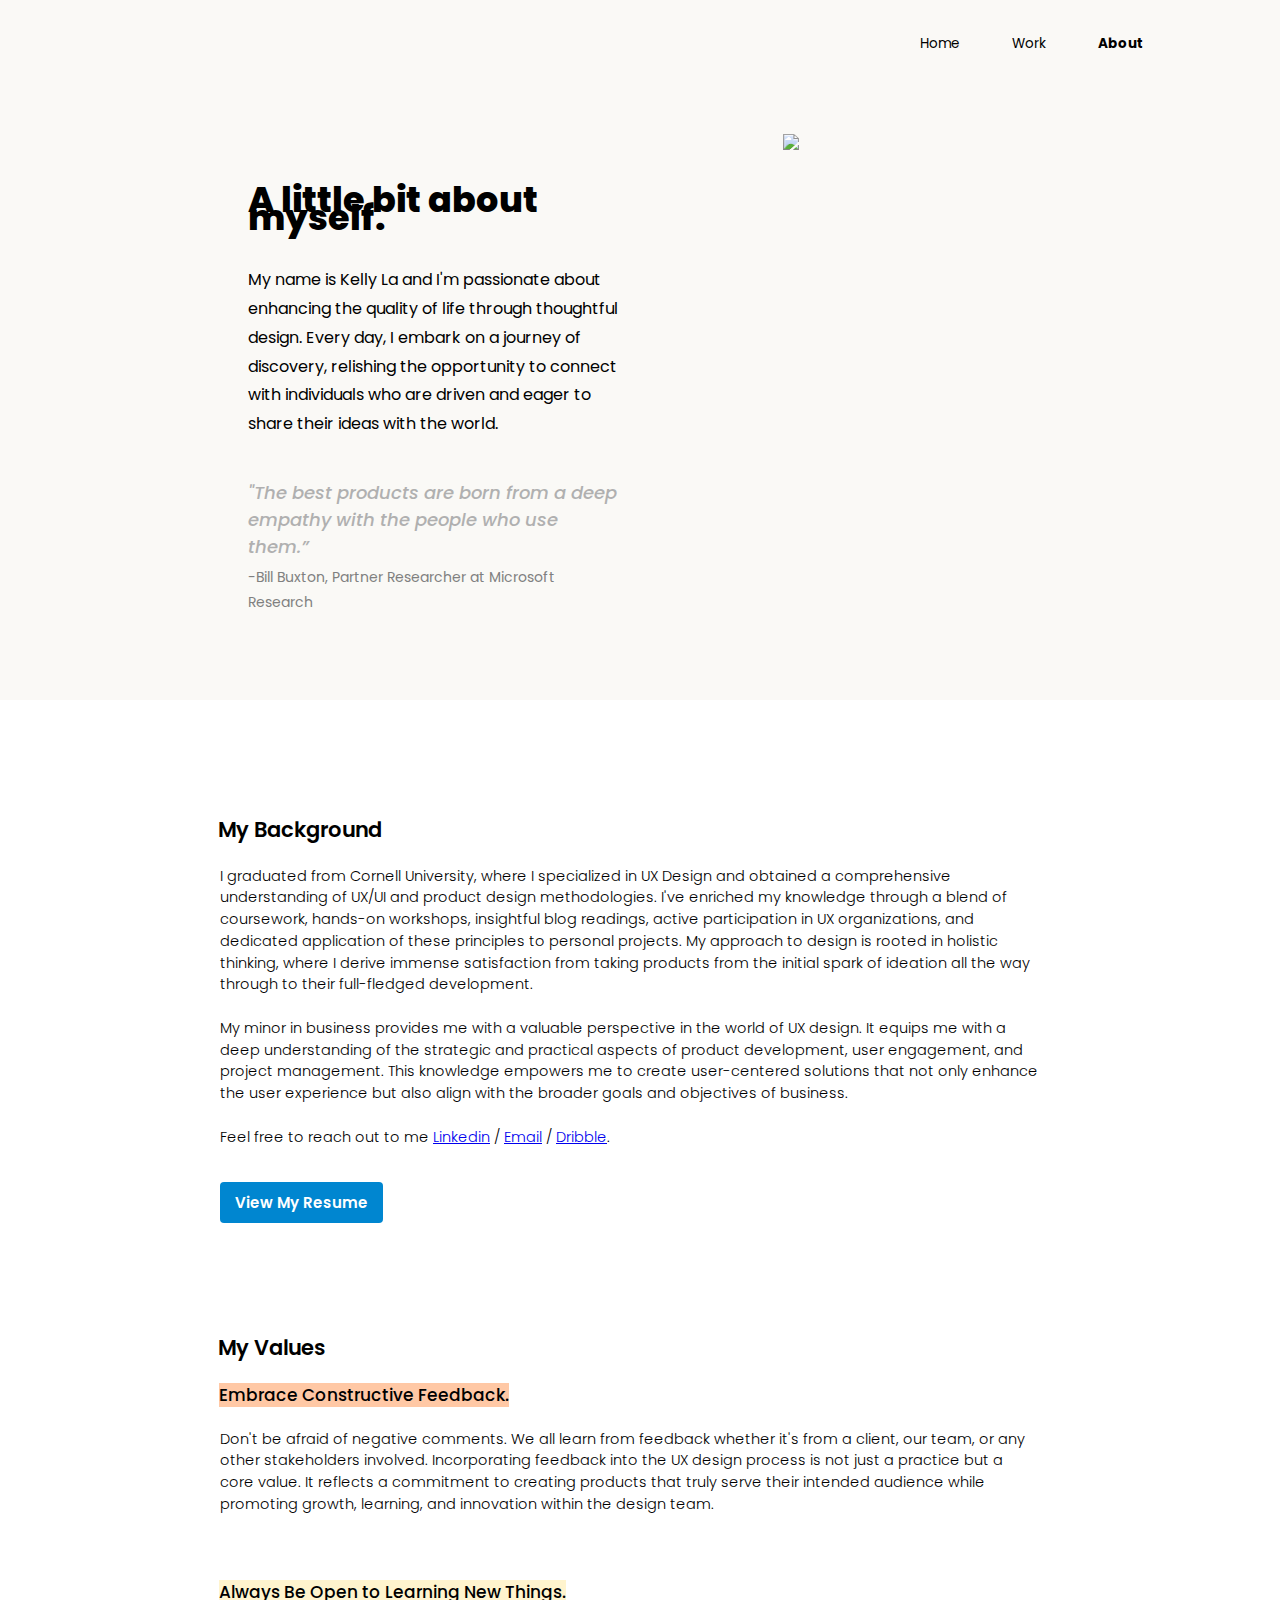
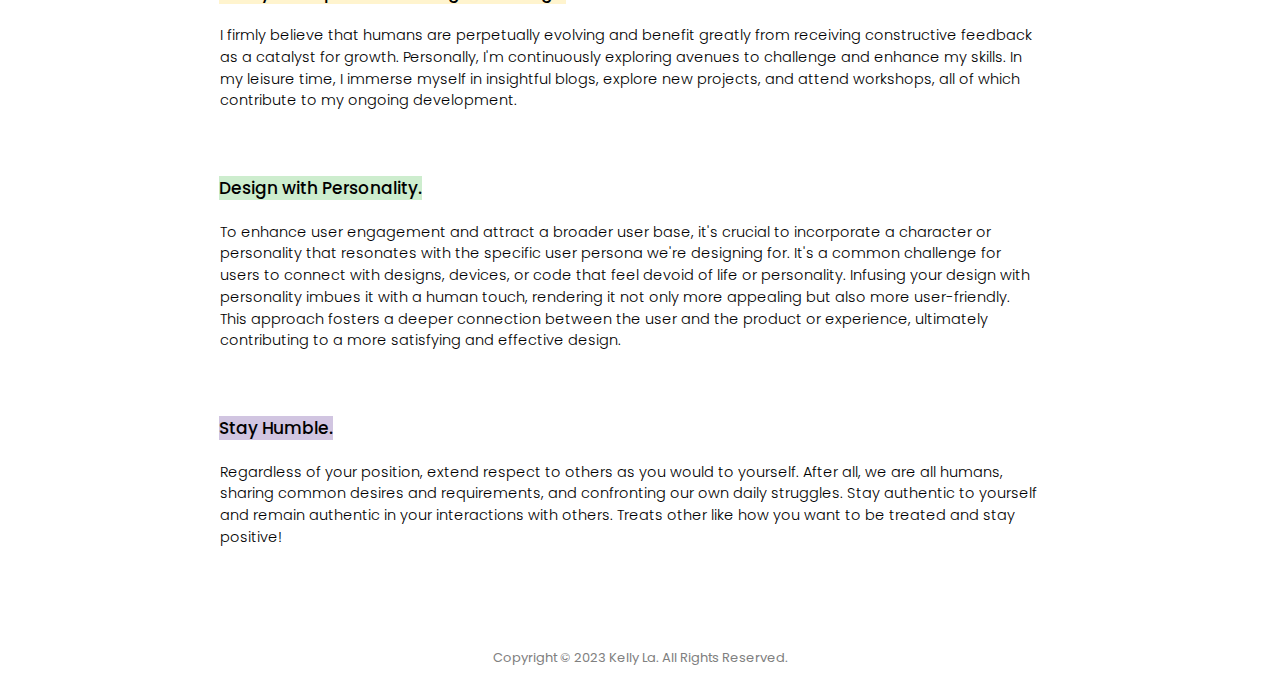
==== aboutMe.html @ 286814a4 "Add files via upload" ====
<!DOCTYPE html>
<html>
<head>
<title>W3.CSS Template</title>
<meta charset="UTF-8">
<meta name="viewport" content="width=device-width, initial-scale=1">

<script type="text/javascript" src="javascript.js"></script>
<link rel="preconnect" href="https://fonts.googleapis.com">
<link rel="preconnect" href="https://fonts.gstatic.com" crossorigin>
<link href="https://fonts.googleapis.com/css2?family=Poppins:ital,wght@0,200;0,300;0,400;0,500;0,600;1,200;1,300;1,400;1,500;1,600&display=swap" rel="stylesheet">

<link rel="stylesheet" type="text/css" href="styles/aboutMe.css"> </head>

<body>


<div class="containerImagecoverImage">


  <body style="background-color:white;">

    <div class="navbar">

      <div class="hover1">
      <a href="aboutMe.html"><b>About</b></a>
      </div>

      <div class="dropdown">

        <button class="dropbtn">Work


          <i class="fa fa-caret-down"></i>
        </button>
        <div class="dropdown-content">
          <a href="finscanSetup.html">FinScan Premium Setup</a>
          <a href="finscanReports.html">FinScan Premium Reports</a>
          <a href="evently.html">Evently App</a>
        </div>
      </div>
      <div class="hover1">
        <a href="index.html">Home</a>
      </div>
    </div>


    <div class="flex-parent-element">
      <div class="flex-child-element magenta">


        <h2 class="subheading">A little bit about myself.

          <p class="describe">My name is Kelly La and I'm passionate about enhancing the quality of life through thoughtful design. Every day, I embark on a journey of discovery, relishing the opportunity to connect with individuals who are driven and eager to share their ideas with the world.

          </p></h2>

          <p class="describe2"><i>"The best products are born from a deep empathy with the people who use them.” </i></p>

          <p class="describe3">-Bill Buxton, Partner Researcher at Microsoft Research</p>



      </div>

<br><br>
      <div class="flex-child-element green">
        <div class="container">
          <br><br>
          <div class="box">

            <img class="logo2" src="images/id.jpg"></img>



          </div>


      </div>
    </div>
    </div>


</div>


  <br><br><br><br>



</div>
<!-- <section> -->

<div id="eventlySection" >



<!-- <img src="images/project1_overview.jpg"></img> -->
<div class="flex-parent-element2">
  <div class="flex-child-element magenta2">  <div class="projectDetailH2">My Background</div>

  <p class="text1">
    I graduated from Cornell University, where I specialized in UX Design and obtained a comprehensive understanding of UX/UI and product design methodologies. I've enriched my knowledge through a blend of coursework, hands-on workshops, insightful blog readings, active participation in UX organizations, and dedicated application of these principles to personal projects. My approach to design is rooted in holistic thinking, where I derive immense satisfaction from taking products from the initial spark of ideation all the way through to their full-fledged development.
     <br><br>
    My minor in business provides me with a valuable perspective in the world of UX design. It equips me with a deep understanding of the strategic and practical aspects of product development, user engagement, and project management. This knowledge empowers me to create user-centered solutions that not only enhance the user experience but also align with the broader goals and objectives of business.
    <br><br>
    Feel free to reach out to me
    <a href="https://www.linkedin.com/in/kelly-la-a8170a180/">Linkedin</a> /
    <a href="mailto:kellyla1205@gmail.com">Email</a> /
    <a href="https://dribbble.com/kellyla0505/about">Dribble</a>.

    <br><br><br>

    <a class="about-button" href="https://drive.google.com/file/d/1ZdE1HI9dGf4wqSC-FoMZMCbvN-8qaumL/view?usp=sharing">View My Resume</a>

</p>

</div>
</div>

<div class="spacing">
  <p>&nbsp&nbsp&nbsp&nbsp&nbsp&nbsp&nbsp&nbsp&nbsp&nbsp&nbsp&nbsp&nbsp&nbsp</p></div>


  <div class="flex-parent-element">
  <div class="flex-child-element magenta">  <div class="projectDetailH2">My Values</div>
  <p class="values"><span class="peach">Embrace Constructive Feedback.</span></p>
  <p class="text1">Don't be afraid of negative comments. We all learn from feedback whether it's from a client, our team, or any other stakeholders involved. Incorporating feedback into the UX design process is not just a practice but a core value. It reflects a commitment to creating products that truly serve their intended audience while promoting growth, learning, and innovation within the design team.
  </p><br>


  <p class="values"><span class="pale">Always Be Open to Learning New Things.</mark></p>
  <p class="text1">I firmly believe that humans are perpetually evolving and benefit greatly from receiving constructive feedback as a catalyst for growth. Personally, I'm continuously exploring avenues to challenge and enhance my skills. In my leisure time, I immerse myself in insightful blogs, explore new projects, and attend workshops, all of which contribute to my ongoing development.
  </p><br>

  <p class="values"><span class="celery">Design with Personality.</span></p>
  <p class="text1">To enhance user engagement and attract a broader user base, it's crucial to incorporate a character or personality that resonates with the specific user persona we're designing for. It's a common challenge for users to connect with designs, devices, or code that feel devoid of life or personality.

    Infusing your design with personality imbues it with a human touch, rendering it not only more appealing but also more user-friendly. This approach fosters a deeper connection between the user and the product or experience, ultimately contributing to a more satisfying and effective design.
  </p><br>


  <p class="values"><span class="lavender">Stay Humble.</span></p>
  <p class="text1">  Regardless of your position, extend respect to others as you would to yourself. After all, we are all humans, sharing common desires and requirements, and confronting our own daily struggles. Stay authentic to yourself and remain authentic in your interactions with others. Treats other like how you want to be treated and stay positive!

  </p>






</div>
</div>


<div class="spacing">
  <p>&nbsp&nbsp&nbsp&nbsp&nbsp&nbsp&nbsp&nbsp&nbsp&nbsp&nbsp&nbsp&nbsp&nbsp</p></div>


  <footer>
    <div class="copyright">Copyright © 2023 Kelly La. All Rights Reserved.</div>

      <div class="socialMedia">

        <a href="https://dribbble.com/kellyla0505/about">
          <img src="images/d.png" alt="">
        </a>


        <a href="mailto:kellyla0505@gmail.com">
          <img src="images/mail.png" alt="">
        </a>

        <a href="https://www.linkedin.com/in/kelly-la-a8170a180/">
          <img src="images/linkedin.png" alt="">
        </a>





      </div>
  </footer>



</body>

</html>
---- styles/aboutMe.css ----
body{
    margin:0;
    font-family: 'Poppins', sans-serif;
    background-color:#FFFFFF;
    line-height: 1.5;

}

h2.overviewHeading{
    width: 900px;
    margin-left: 20px;


}

div.ProjectTitle{
    font-size: 22px;
    font-weight: light;
}
.parent1 {
    border: 0;
    margin: 0rem;
    padding: 2rem 2rem;
    text-align: center;
  }
  .child1 {
    display: inline-block;
    border: 0;
    padding: 1rem 1rem;

  }

  .flex-parent-element2 {
    display: flex;
    width: 100%;

  }





  .flex-parent-element {
    display: flex;
    width: 100%;
  }

  .flex-child-element {
    flex: 1;

    margin: 18px;
  }

  .flex-child-element:first-child {
    margin-right: 20px;
  }

#eventlySection {
    margin-left: 200px;
    margin-right: 200px;

    justify-content: space-around;
    background-color: white;
}

h2 {
    font-family: 'Poppins',sans-serif;
    font-weight: normal;
    font-size: 13pt;
}

.process{
    height:90%;
    text-align: center;
    display: block;
     margin-left: auto;
    margin-right: auto;
    width: 65%;
}

.existing{
    height:90%;
    text-align: center;
    display: block;
     margin-left: auto;
    margin-right: auto;
    width: 55%;
}

.excel{
    height:100%;
    display: block;
     margin-left: auto;
    margin-right: auto;
    width: 55%;
}

.containerImage {
    position: relative;
    color: black;
    width: 100%;
    height: 100%;
}

.containerImagecoverImage{
  width:100%;
  height:700px;
  background-color: #FAF9F6;


}


.middle {
    text-align: center;
    font-family: 'Poppins', sans-serif;
    line-height: 1.5;
}

.coverImage {
    background-color:#000000;
    width: 2000px;
    margin: 0 auto;
    justify-content: space-around;
}

.coverImage1,
.imageCenter {
    display: block;
    margin-left: auto;
    margin-right: auto;
    width: 60%;
}

p.header {
    text-align: center;
    font-family: 'Poppins', sans-serif;
    font-weight: 500;
    font-size: 22px;
}

h2 {
    font-size: 17px;
    color: black;
    font-weight: 500;
}

p {
    font-family: 'Poppins',sans-serif;
    font-size: 10.5pt;
    margin: 20px;
}

.projectDetailH2{
    font-size: 21px;
    color: black;
    margin: 0px;
    font-weight: 600;

}

div.projectDetailsH33{
    font-size: 60pt;
    color: rgb(235, 0, 0);
    margin: 0px;
}

div.projectDetailH33{
    font-size: 14.5px;
    font-style: italic;
    font-weight: 400;
}

b.title{
    font-size: 14px;
    color: rgb(255, 0, 0);
    margin: 15px;
}

b.title2{
    font-size: 14px;
    color:green;
    margin: 15px;
}

p.caption{
    font-size: 14.5px;
    font-weight: 600;
    margin: 22px;
}

p.caption2{
    font-size: 13px;
    color: black;
    margin: 25px;
    font-weight: 300;
}

b.title3:after {
    content: '';
    display: block;
    border-bottom: 2px solid white;
    margin-bottom: -2px;
    max-width: 200px;
  }
.projectDetailH3 {
    font-size: 15pt;
    color: black;
    margin: 20px;
}
.projectDetailsSection {
    margin: 20px;
    background-color: #cce6ff;
}

#targetSection.projectDetailsSubSection{
    background-color: #cce6ff;
}
#challengeSection {
    width: 1300px;
    margin: 0 auto;
    justify-content: space-around;
    background-color: rgb(255, 255, 255);
}

figcaption {
    margin-bottom: 100px;
}

#targetSection {
    width: 1300px;
    margin: 0 auto;
    justify-content: space-around;
    background-color: white;
}

#personaSection {
    width: 1300px;
    margin: 0 auto;
    justify-content: space-around;
    background-color: white;
}

#interviewSection {
    width: 1300px;
    margin: 0 auto;
    justify-content: space-around;
    background-color: #cce6ff;
}



.insightCaption {
    text-align: center;
}

#methodSection {
    width: 1300px;
    margin: 0 auto;
    justify-content: space-around;
    background-color: white;
}

/* .child1 {
    float:left;
    width: 500px;
    text-align: left;
}
.child2 {
    float:right;
} */

.parent1,
.parent2 {
    display: flex;
}

.parent1 img {
    margin-right: 0;
    display: block;
    width: 30%;
}

.parent1 p {
    width: 300px;
    margin-left: 200px;
}

.parent2 p {
    width: 300px;
    margin-left: 500px;
}

.parent2 img {
    margin-right: 0;
    display: block;
    width: 40%;
}


#architectureSection {
    width: 1300px;
    margin: 0 auto;
    justify-content: space-around;
    background-color: white;
}


/* NAVBAR */



/* body {
            background-color: rgb(255, 255, 255);
            margin-right: 300px;
            margin-left: 300px;
          } */

#wrap {
    width: 100%;
    height: 50px;
    margin: 0;
    z-index: 99;
    position: relative;
    background-color: #ffffff;
}



div.container1 {
    display: flex;  /* <---------- required */
}

div.childone,.childtwo {
    flex: 1;  /* <---------------- required */
}

.problemstatement{
    margin-left: -35x;
    margin-right: auto;
    width:90%;
}


.green{
    margin-left: auto;
    margin-right: auto;
    display:block;
    width:90%;
}

.logo2{
    margin-left: auto;
    margin-right: auto;
    display:block;
    width:60%;
}

.green1{
    margin-left: auto;
    margin-right: auto;
    display:block;
    width:100%;}

 .card{
        margin-left: auto;
        margin-right: auto;
        display:block;
        width:100%;}




 .green3{
        margin-left: auto;
        margin-right: auto;
        display:block;
        width:80%;
    }
.redesign{
    margin-left: auto;
    margin-right: auto;
    display:block;
    width:100%;
}
h1.maintitle{
    margin-left:220px;
    font-size: 30px;
    font-weight: 900;
}

 p.text2{
    margin-top: 20px;

    font-weight: 700;
    font-size: 18px;
    text-align: center;



 }

p.text{
    margin-top: 20px;
    margin-left: 55px;
    margin-right: 45px;
    font-size: 13px;
    font-family: 'Poppins', sans-serif;
 }

 ul.text1,p.text1{
    margin-left: 2px;
    font-size: 14.5px;
    line-height: 1.5;
    font-weight: 300;
 }


 p.details{
    margin-left: 2px;
    font-size: 13px;


 }

 li.bullet{
    font-size: 13px;
    line-height: 1.5;
    font-weight: 350;
    font-style: italic;
 }

 li.bullet2{
    font-size: 13px;
    line-height: 1.5;
    font-weight: 350;
    font-style: italic;
 }

 h3.subheader{
    font-size: 16px;
    font-weight: 600;
    margin-bottom: -15px;
 }

h3.subheader1{
    font-size: 14.5px;
    font-weight: 600;
}

p.text4{
    margin-left: 2px;
    font-size: 13px;
    line-height: 1.5;
    font-weight: 300;
 }

 p.text5{
    margin-left: 20px;
    font-size: 12px;
    line-height: 1.5;
    font-weight: 300;
 }

 h3.italic{
    font-size: 14.5px;
    font-style: italic;
 }

 h2.title23{
    margin-left: 100px;;
 }

 p.details23{
    margin-left:100px;
 }


 div.navbar {

    margin-right: 100px;


  }

  .navbar a {
    float: right;
    font-size: 13.5px;
    color: black;
    text-align: center;
    padding: 14px 16px;
    text-decoration: none;
    margin-right: 20px;
    margin-top: 20px;
  }

  .dropdown {
    float: right;
    overflow: hidden;
    margin-top: 20px;
    margin-right: 20px;


  }

  .dropdown .dropbtn {
    font-size: 13.5px;
    border: none;
    outline: none;
    color: black;
    padding: 14px 16px;
    font-family: 'Poppins';
    margin: 0;
    background-color: inherit;
  }



  .dropdown-content {
    display: none;
    position: absolute;
    min-width: 160px;
    box-shadow: 0px 8px 16px 0px rgba(0,0,0,0.2);
    z-index: 1;
  }

  .dropdown-content a {
    float: none;
    color: black;
    padding: 12px 16px;
    text-decoration: none;
    display: block;
    text-align: left;
  }

  .dropdown-content a:hover {
    font-weight: 700;
  }

  .dropdown:hover .dropdown-content {
    display: block;
  }

  .hover1 a:hover {
    font-weight: 700;
  }




  .logo{
    width: 480px;
    border-radius: 100%;
    background: #FAF9F6;
    cursor: pointer;
}
.text{
    font-size: 20px;
}
.text:hover, .box:hover{
    animation: bounce 1s linear;
}
@keyframes bounce{
    20%,50%,80%,to{
        transform: translateY(0);
    }
    40%{
        transform: translateY(-30px);
    }
    70%{
        transform: translateY(-15px);
    }
    90%{
        transform: translateY(-4px);
    }
}

h2.subheading{
    font-size: 35px;
    line-height: .5;
    font-weight: 800;
    margin-left: 230px;
    margin-top: 105px;

}

p.describe{
    font-size: 16px;
    line-height:1.8;
    margin-left: 0px;
    margin-top: 40px;
    font-weight: 400;
}


p.describe2{
    font-size: 18px;
    line-height:1.5;
    margin-left: 230px;
    margin-top: 40px;
    font-weight: 500;
    color: rgb(176, 176, 176);
}

p.describe3{
    font-size: 14px;
    line-height:1.8;
    margin-left: 230px;
    margin-top: -15px;

    color: gray;
}

p.values{
    font-size: 17px;
    margin-left: 1px;
    font-weight: 500;
}

.card:hover{
    animation: bounce 1s linear;


}

.copyright{
    text-align: center;
    font-size: 13px;
    color:gray

}

.socialMedia{
    text-align: center;
}

.socialMedia img{
    width: 24px;
    margin: 10px 8px;
}

.socialMedia a{
    color:white;
}

span.peach{
background: #ffc8a5;
}


span.pale{
    background: #fff4ce;
    }



span.celery{
    background: #cdedce;
}


span.lavender{
    background: #d1c5e1;
    }

a.about-button{
    border-radius: 4px;
    background: #0086D0;
    color: white;
    padding: 10px 15px;
    font-size: 15px;
    font-weight: 600;
    text-decoration: none;
}
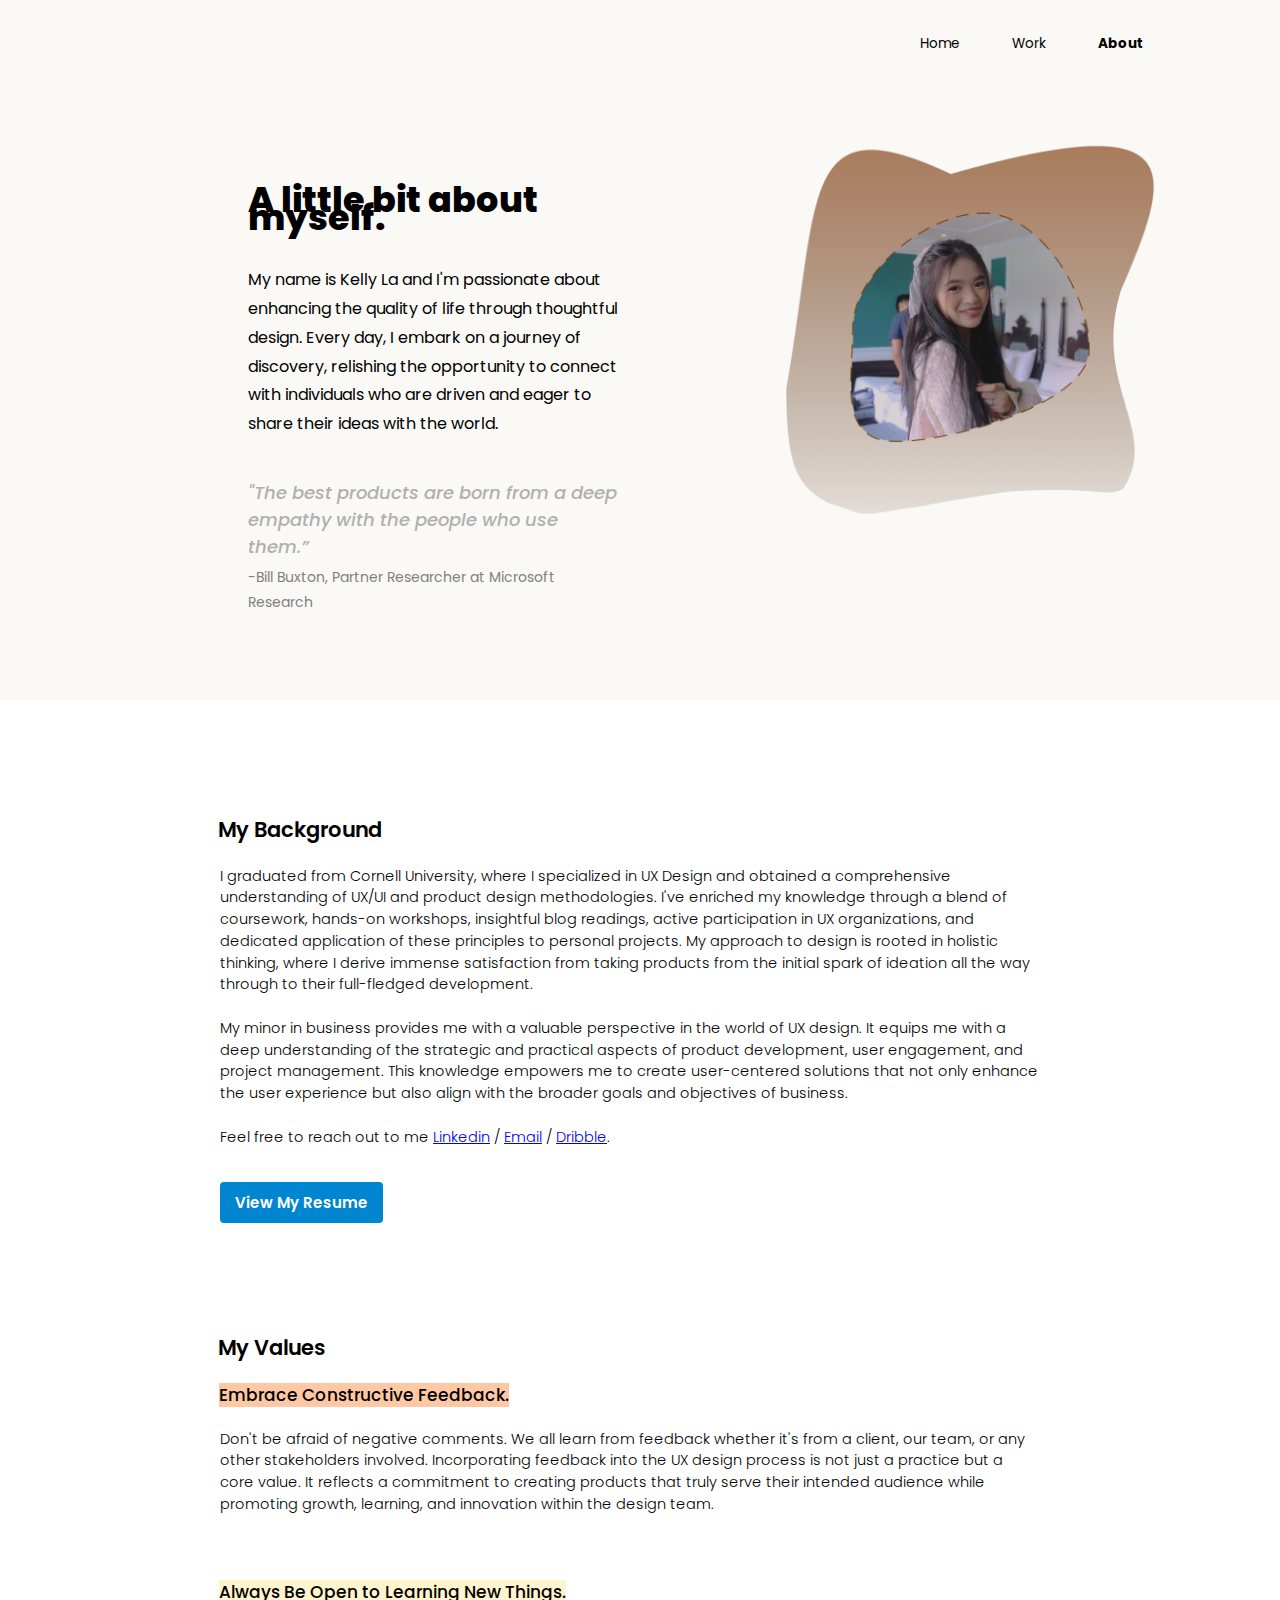
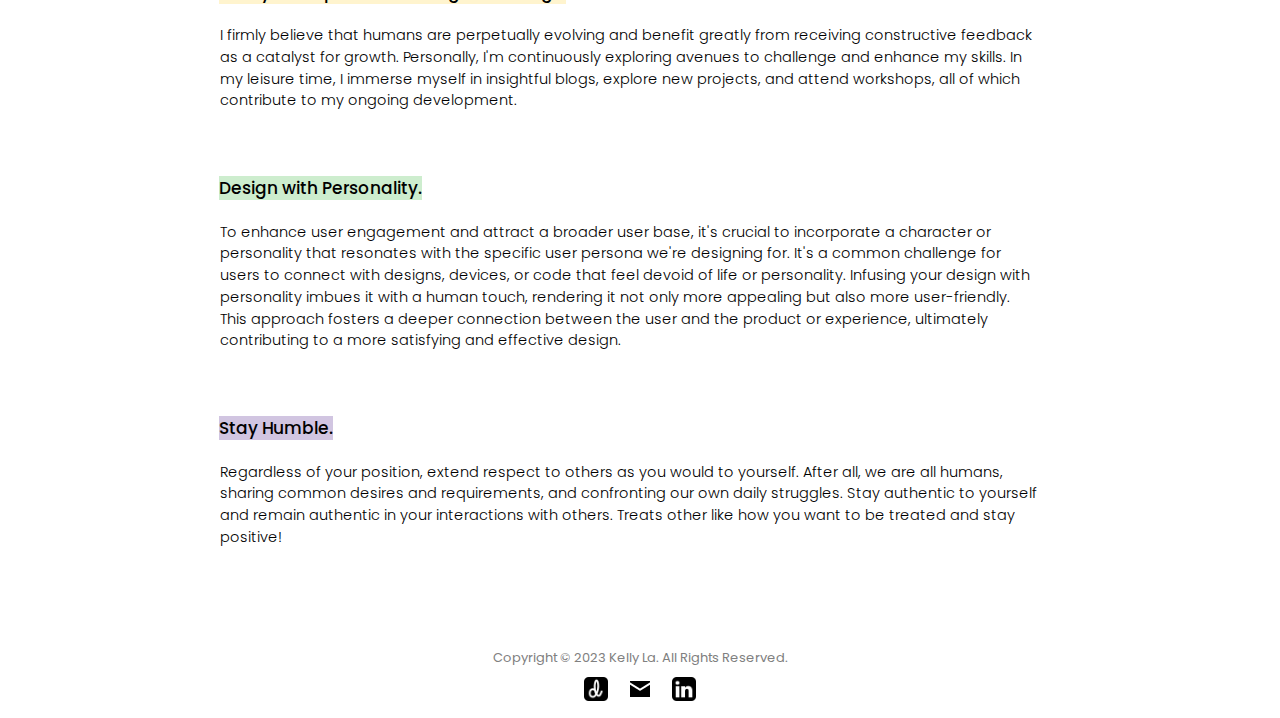
==== commit 799bad99: "page title" ====
--- a/aboutMe.html
+++ b/aboutMe.html
@@ -2,7 +2,7 @@
     <!DOCTYPE html>
 <html>
 <head>
-<title>W3.CSS Template</title>
+<title>About Me</title>
 <meta charset="UTF-8">
 <meta name="viewport" content="width=device-width, initial-scale=1">
 
